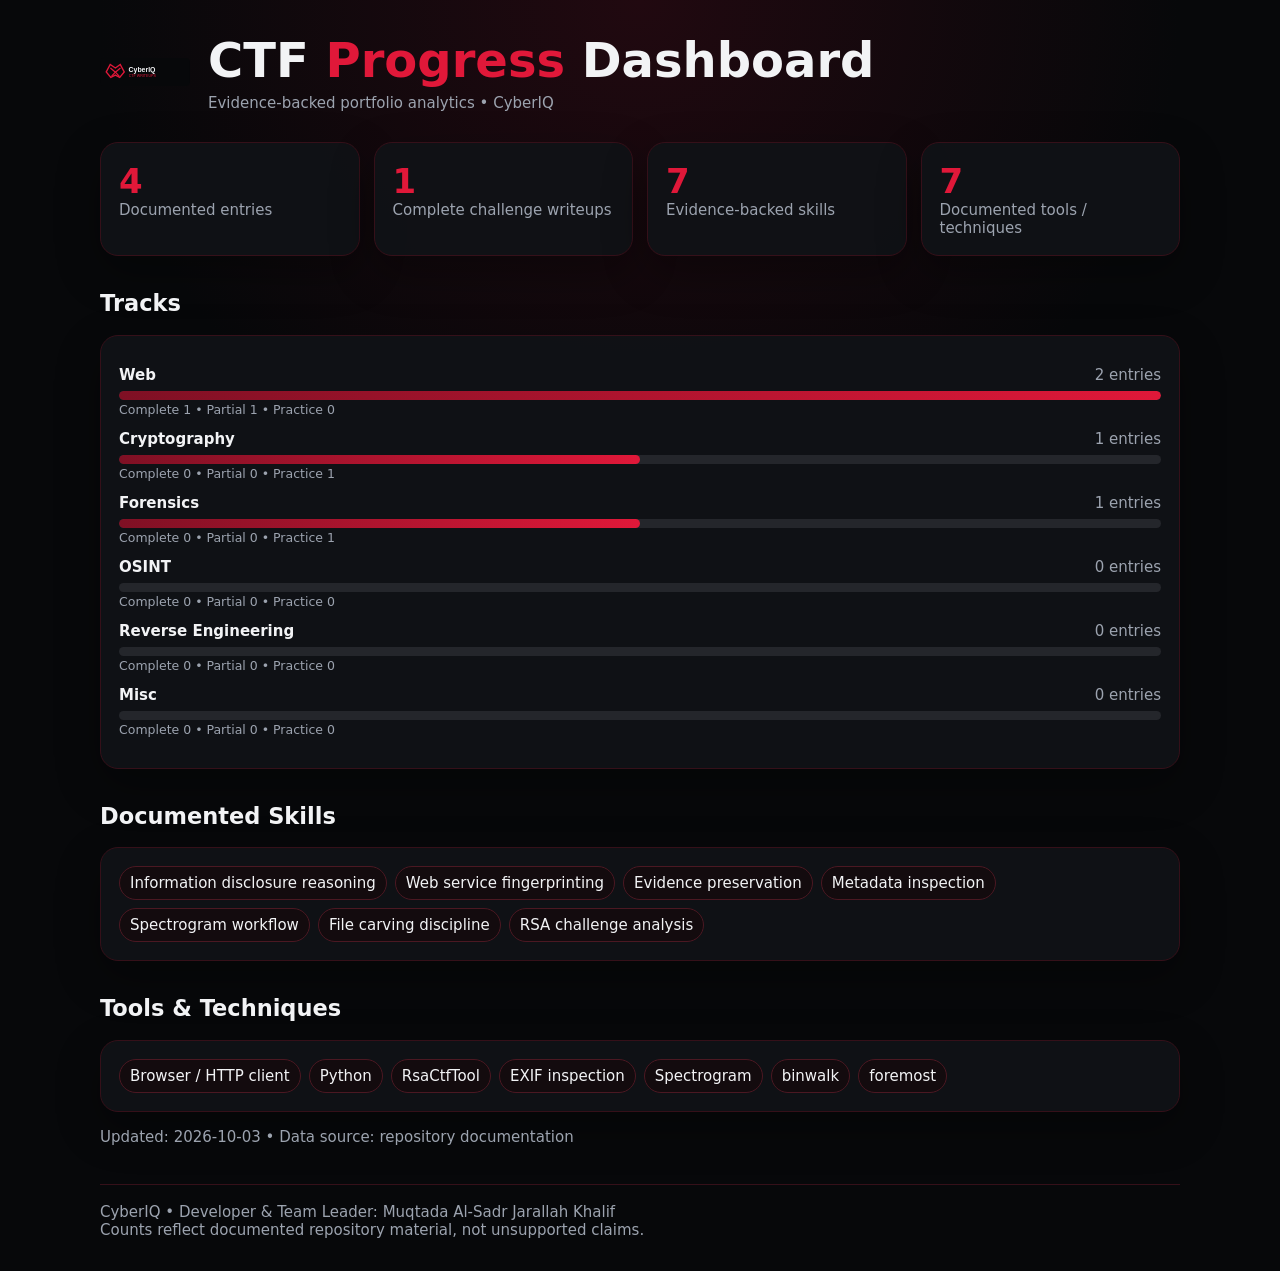
==== dashboard/index.html @ 5ed314ea "Add CyberIQ CTF progress dashboard" ====
<!doctype html>
<html lang="en"><head><meta charset="utf-8"><meta name="viewport" content="width=device-width,initial-scale=1">
<title>CyberIQ CTF Dashboard</title>
<style>
:root{--bg:#07080a;--panel:#101216;--line:#351019;--red:#e01839;--text:#f2f3f5;--muted:#9ca3af}*{box-sizing:border-box}body{margin:0;background:radial-gradient(circle at top,#210910 0,#07080a 38%);color:var(--text);font:15px system-ui,-apple-system,sans-serif}.wrap{max-width:1120px;margin:auto;padding:32px 20px}header{display:flex;align-items:center;gap:18px;margin-bottom:30px}header img{width:90px}h1{margin:0;font-size:clamp(28px,5vw,48px)}h1 span{color:var(--red)}.sub{color:var(--muted);margin-top:6px}.grid{display:grid;grid-template-columns:repeat(auto-fit,minmax(220px,1fr));gap:14px}.card{background:#101216e8;border:1px solid var(--line);border-radius:18px;padding:18px;box-shadow:0 16px 45px #0005}.metric{font-size:34px;font-weight:800;color:var(--red)}.label,.muted{color:var(--muted)}h2{margin-top:34px}.track{margin:12px 0}.track-head{display:flex;justify-content:space-between}.bar{height:9px;background:#24262b;border-radius:99px;overflow:hidden;margin-top:7px}.bar i{display:block;height:100%;background:linear-gradient(90deg,#7f1024,#e01839);border-radius:99px}.chips{display:flex;flex-wrap:wrap;gap:8px}.chip{border:1px solid #4b1822;border-radius:999px;padding:7px 10px;background:#130b0e}.legend{display:flex;gap:14px;flex-wrap:wrap;margin:16px 0;color:var(--muted)}footer{margin-top:38px;padding-top:18px;border-top:1px solid var(--line);color:var(--muted)}a{color:#ff526d}</style></head>
<body><main class="wrap"><header><img src="../assets/cyberiq-logo.svg" alt="CyberIQ"><div><h1>CTF <span>Progress</span> Dashboard</h1><div class="sub">Evidence-backed portfolio analytics • CyberIQ</div></div></header>
<div id="app"><div class="card">Loading local project data…</div></div>
<footer>CyberIQ • Developer & Team Leader: Muqtada Al-Sadr Jarallah Khalif<br><span class="muted">Counts reflect documented repository material, not unsupported claims.</span></footer>
<script>
fetch("../data/progress.json").then(r=>r.json()).then(d=>{
 const tracks=Object.entries(d.tracks), total=tracks.reduce((n,[,v])=>n+v.complete+v.partial+v.practice,0), complete=tracks.reduce((n,[,v])=>n+v.complete,0);
 const max=Math.max(1,...tracks.map(([,v])=>v.complete+v.partial+v.practice));
 document.querySelector("#app").innerHTML=`
 <section class="grid"><div class="card"><div class="metric">${total}</div><div class="label">Documented entries</div></div><div class="card"><div class="metric">${complete}</div><div class="label">Complete challenge writeups</div></div><div class="card"><div class="metric">${d.documented_skills.length}</div><div class="label">Evidence-backed skills</div></div><div class="card"><div class="metric">${d.tools.length}</div><div class="label">Documented tools / techniques</div></div></section>
 <h2>Tracks</h2><section class="card">${tracks.map(([k,v])=>{let n=v.complete+v.partial+v.practice;return `<div class="track"><div class="track-head"><b>${k}</b><span class="muted">${n} entries</span></div><div class="bar"><i style="width:${n/max*100}%"></i></div><small class="muted">Complete ${v.complete} • Partial ${v.partial} • Practice ${v.practice}</small></div>`}).join("")}</section>
 <h2>Documented Skills</h2><section class="card chips">${d.documented_skills.map(x=>`<span class="chip">${x}</span>`).join("")}</section>
 <h2>Tools & Techniques</h2><section class="card chips">${d.tools.map(x=>`<span class="chip">${x}</span>`).join("")}</section>
 <div class="legend">Updated: ${d.updated} • Data source: repository documentation</div>`;
}).catch(()=>document.querySelector("#app").innerHTML='<div class="card">Open this page through GitHub Pages or a local HTTP server so the dashboard can load its JSON dataset.</div>');
</script></main></body></html>
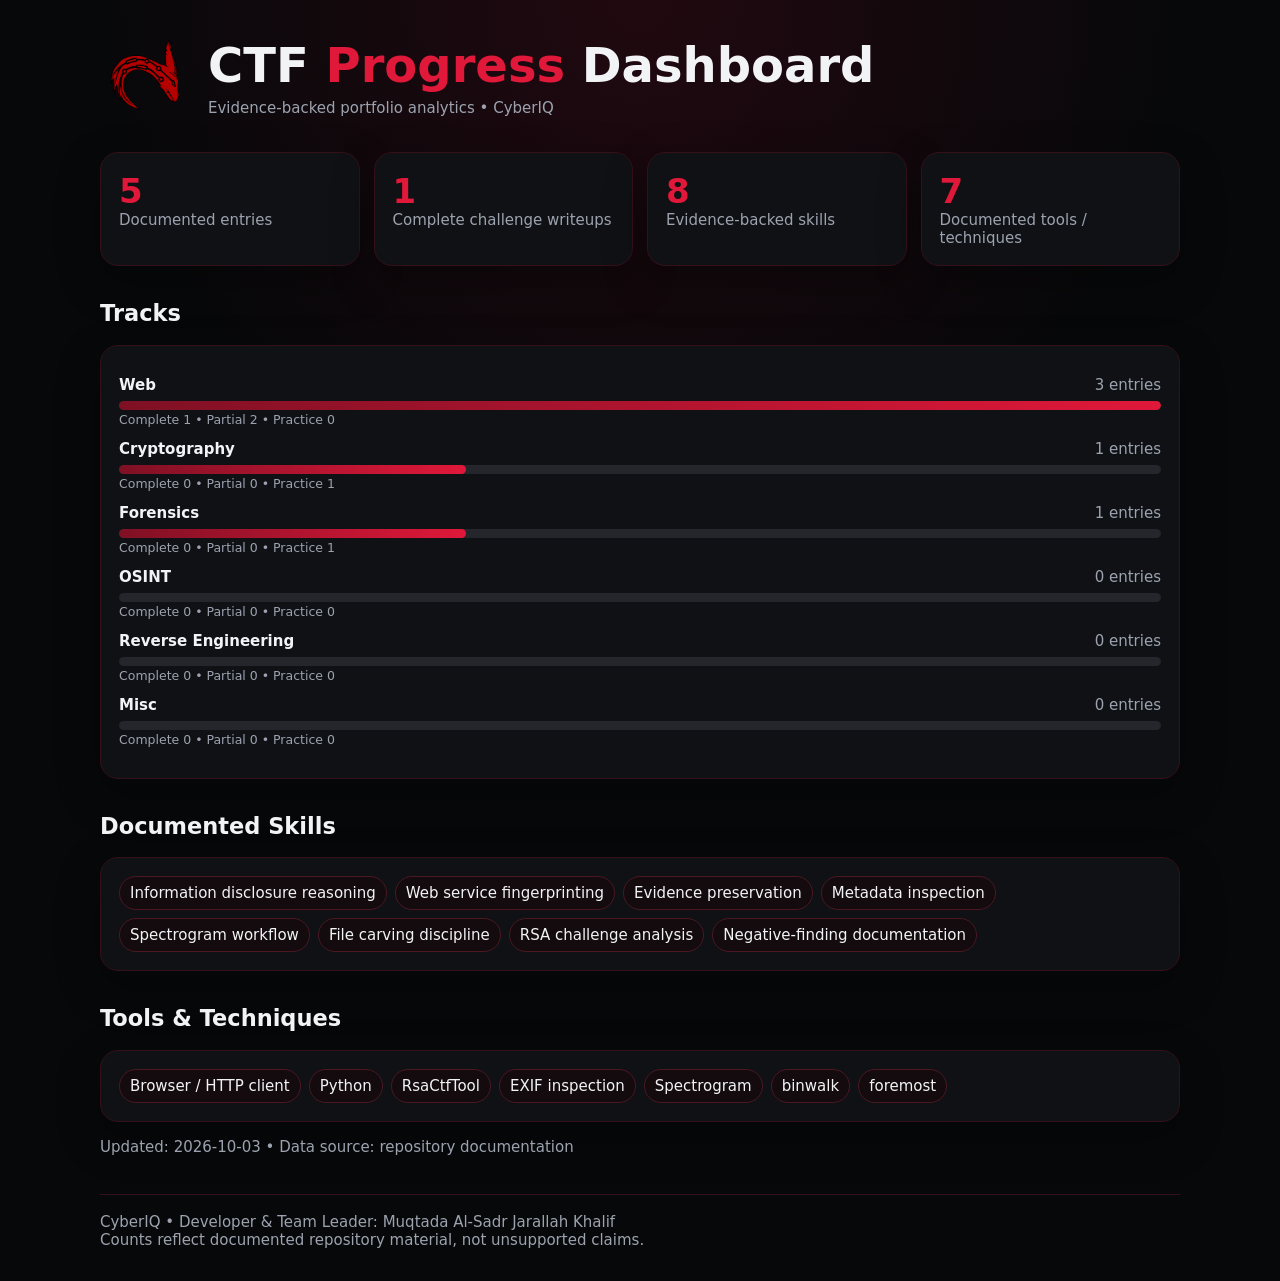
==== commit 305cd3b0: "Use official CyberIQ logo in dashboard/index.html" ====
--- a/dashboard/index.html
+++ b/dashboard/index.html
@@ -3,7 +3,7 @@
 <title>CyberIQ CTF Dashboard</title>
 <style>
 :root{--bg:#07080a;--panel:#101216;--line:#351019;--red:#e01839;--text:#f2f3f5;--muted:#9ca3af}*{box-sizing:border-box}body{margin:0;background:radial-gradient(circle at top,#210910 0,#07080a 38%);color:var(--text);font:15px system-ui,-apple-system,sans-serif}.wrap{max-width:1120px;margin:auto;padding:32px 20px}header{display:flex;align-items:center;gap:18px;margin-bottom:30px}header img{width:90px}h1{margin:0;font-size:clamp(28px,5vw,48px)}h1 span{color:var(--red)}.sub{color:var(--muted);margin-top:6px}.grid{display:grid;grid-template-columns:repeat(auto-fit,minmax(220px,1fr));gap:14px}.card{background:#101216e8;border:1px solid var(--line);border-radius:18px;padding:18px;box-shadow:0 16px 45px #0005}.metric{font-size:34px;font-weight:800;color:var(--red)}.label,.muted{color:var(--muted)}h2{margin-top:34px}.track{margin:12px 0}.track-head{display:flex;justify-content:space-between}.bar{height:9px;background:#24262b;border-radius:99px;overflow:hidden;margin-top:7px}.bar i{display:block;height:100%;background:linear-gradient(90deg,#7f1024,#e01839);border-radius:99px}.chips{display:flex;flex-wrap:wrap;gap:8px}.chip{border:1px solid #4b1822;border-radius:999px;padding:7px 10px;background:#130b0e}.legend{display:flex;gap:14px;flex-wrap:wrap;margin:16px 0;color:var(--muted)}footer{margin-top:38px;padding-top:18px;border-top:1px solid var(--line);color:var(--muted)}a{color:#ff526d}</style></head>
-<body><main class="wrap"><header><img src="../assets/cyberiq-logo.svg" alt="CyberIQ"><div><h1>CTF <span>Progress</span> Dashboard</h1><div class="sub">Evidence-backed portfolio analytics • CyberIQ</div></div></header>
+<body><main class="wrap"><header><img src="../assets/IMG_20261003_025605_506.PNG" alt="CyberIQ"><div><h1>CTF <span>Progress</span> Dashboard</h1><div class="sub">Evidence-backed portfolio analytics • CyberIQ</div></div></header>
 <div id="app"><div class="card">Loading local project data…</div></div>
 <footer>CyberIQ • Developer & Team Leader: Muqtada Al-Sadr Jarallah Khalif<br><span class="muted">Counts reflect documented repository material, not unsupported claims.</span></footer>
 <script>
